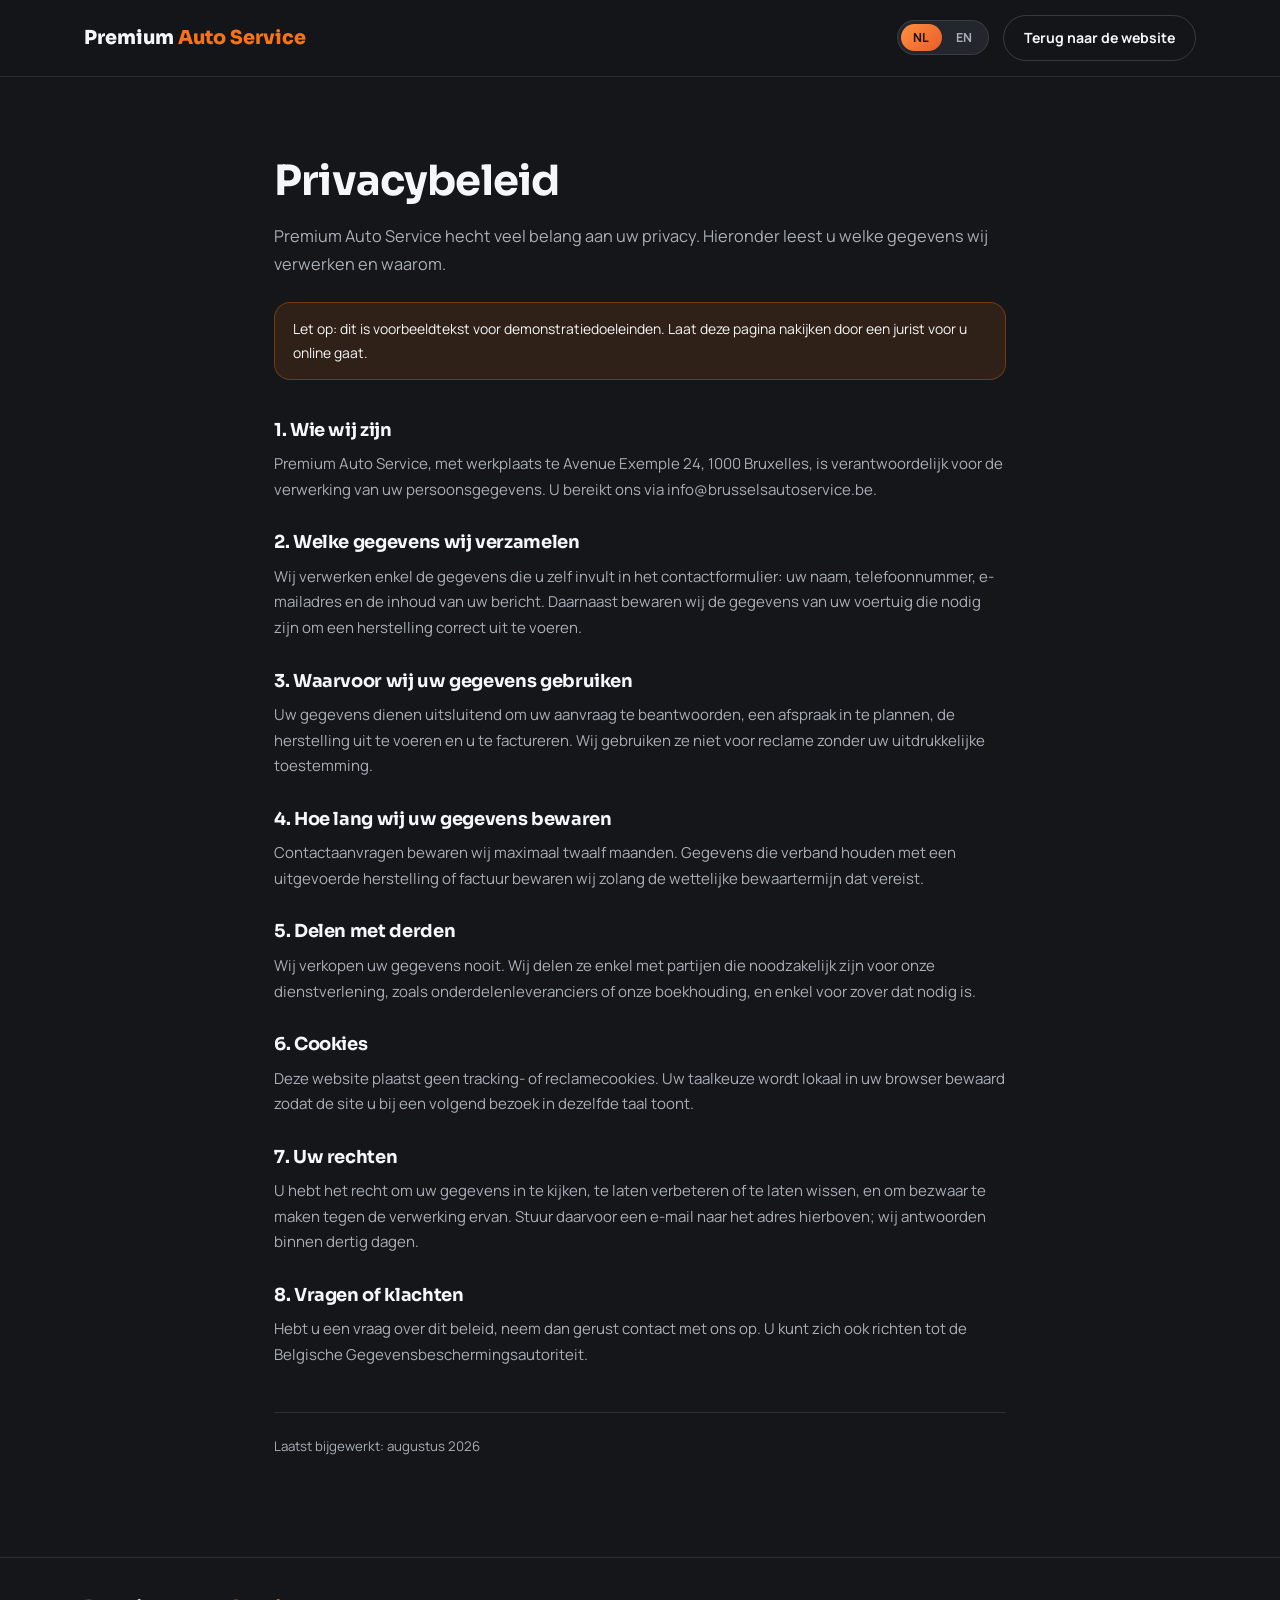
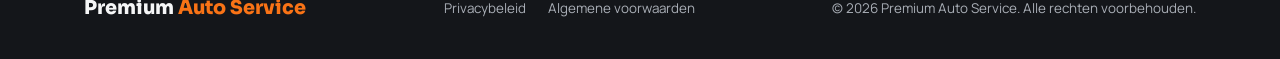
==== privacy.html @ 89cb1a10 "Relocate site to Brussels, add NL/EN switcher and legal pages Location changed from Achel to Brussel" ====
<!DOCTYPE html>
<html lang="nl">
<head>
<meta charset="UTF-8">
<meta name="viewport" content="width=device-width, initial-scale=1.0">
<title>Privacybeleid | Premium Auto Service</title>
<meta name="description" content="Hoe Premium Auto Service in Brussel omgaat met uw persoonsgegevens.">
<link rel="preconnect" href="https://fonts.googleapis.com">
<link rel="preconnect" href="https://fonts.gstatic.com" crossorigin>
<link href="https://fonts.googleapis.com/css2?family=Manrope:wght@400;500;600;700&family=Sora:wght@600;700;800&display=swap" rel="stylesheet">
<link rel="stylesheet" href="style.css">
</head>
<body data-page="privacy">

<header class="header">
  <div class="container header-inner">
    <a href="index.html" class="logo">Premium <span>Auto Service</span></a>
    <div class="header-actions">
      <div class="lang-switch" role="group" data-i18n-aria-label="nav.language" aria-label="Taal">
        <button type="button" class="lang-btn" data-lang="nl" aria-pressed="true">NL</button>
        <button type="button" class="lang-btn" data-lang="en" aria-pressed="false">EN</button>
      </div>
      <a href="index.html" class="btn btn-outline btn-back" data-i18n="nav.backHome">Terug naar de website</a>
    </div>
  </div>
</header>

<main class="legal">
  <div class="container legal-inner">
    <h1 data-i18n="privacy.title">Privacybeleid</h1>
    <p class="legal-lead" data-i18n="privacy.lead">
      Premium Auto Service hecht veel belang aan uw privacy. Hieronder leest u welke gegevens wij verwerken en waarom.
    </p>
    <p class="legal-note" data-i18n="legal.demoNote">
      Let op: dit is voorbeeldtekst voor demonstratiedoeleinden. Laat deze pagina nakijken door een jurist voor u online gaat.
    </p>

    <section class="legal-section">
      <h2 data-i18n="privacy.s1t">1. Wie wij zijn</h2>
      <p data-i18n="privacy.s1b">Premium Auto Service, met werkplaats te Avenue Exemple 24, 1000 Bruxelles, is verantwoordelijk voor de verwerking van uw persoonsgegevens.</p>
    </section>

    <section class="legal-section">
      <h2 data-i18n="privacy.s2t">2. Welke gegevens wij verzamelen</h2>
      <p data-i18n="privacy.s2b">Wij verwerken enkel de gegevens die u zelf invult in het contactformulier.</p>
    </section>

    <section class="legal-section">
      <h2 data-i18n="privacy.s3t">3. Waarvoor wij uw gegevens gebruiken</h2>
      <p data-i18n="privacy.s3b">Uw gegevens dienen uitsluitend om uw aanvraag te beantwoorden en de herstelling uit te voeren.</p>
    </section>

    <section class="legal-section">
      <h2 data-i18n="privacy.s4t">4. Hoe lang wij uw gegevens bewaren</h2>
      <p data-i18n="privacy.s4b">Contactaanvragen bewaren wij maximaal twaalf maanden.</p>
    </section>

    <section class="legal-section">
      <h2 data-i18n="privacy.s5t">5. Delen met derden</h2>
      <p data-i18n="privacy.s5b">Wij verkopen uw gegevens nooit.</p>
    </section>

    <section class="legal-section">
      <h2 data-i18n="privacy.s6t">6. Cookies</h2>
      <p data-i18n="privacy.s6b">Deze website plaatst geen tracking- of reclamecookies.</p>
    </section>

    <section class="legal-section">
      <h2 data-i18n="privacy.s7t">7. Uw rechten</h2>
      <p data-i18n="privacy.s7b">U hebt het recht om uw gegevens in te kijken, te laten verbeteren of te laten wissen.</p>
    </section>

    <section class="legal-section">
      <h2 data-i18n="privacy.s8t">8. Vragen of klachten</h2>
      <p data-i18n="privacy.s8b">Hebt u een vraag over dit beleid, neem dan gerust contact met ons op.</p>
    </section>

    <p class="legal-updated" data-i18n="legal.updated">Laatst bijgewerkt: augustus 2026</p>
  </div>
</main>

<footer class="footer">
  <div class="container footer-inner">
    <a href="index.html" class="logo">Premium <span>Auto Service</span></a>
    <nav class="footer-links">
      <a href="privacy.html" data-i18n="footer.privacy">Privacybeleid</a>
      <a href="terms.html" data-i18n="footer.terms">Algemene voorwaarden</a>
    </nav>
    <p>&copy; <span id="year"></span> Premium Auto Service. <span data-i18n="footer.rights">Alle rechten voorbehouden.</span></p>
  </div>
</footer>

<script src="translations.js"></script>
<script src="script.js"></script>
</body>
</html>
---- style.css ----
/* Design tokens — dark "premium garage" palette */
:root {
  --bg: #14161a;
  --surface: #191b20;
  --surface-2: #23262c;
  --card: #1c1f25;
  --fg: #f5f6f7;
  --muted: #a9aeb6;
  --accent: #f97316;
  --accent-soft: rgba(249, 115, 22, 0.12);
  --gradient-ember: linear-gradient(135deg, #ff9040, #e85c28);
  --border: rgba(255, 255, 255, 0.10);
  --border-strong: rgba(255, 255, 255, 0.16);
  --radius: 16px;
  --radius-lg: 24px;
  --shadow: 0 24px 60px -24px rgba(0, 0, 0, 0.75);
  --shadow-glow: 0 0 0 1px rgba(249, 115, 22, 0.35), 0 20px 60px -25px rgba(249, 115, 22, 0.55);
  --max-width: 1160px;
  --font-display: 'Sora', ui-sans-serif, system-ui, sans-serif;
  --font-sans: 'Manrope', ui-sans-serif, system-ui, -apple-system, Segoe UI, sans-serif;
}

* { box-sizing: border-box; margin: 0; padding: 0; }

html { scroll-behavior: smooth; }

body {
  font-family: var(--font-sans);
  color: var(--fg);
  background: var(--bg);
  line-height: 1.7;
  -webkit-font-smoothing: antialiased;
}

h1, h2, h3, h4 {
  font-family: var(--font-display);
  letter-spacing: -0.02em;
  line-height: 1.2;
}

img { max-width: 100%; display: block; }
a { text-decoration: none; color: inherit; }
ul { list-style: none; }

:focus-visible {
  outline: 2px solid var(--accent);
  outline-offset: 3px;
  border-radius: 4px;
}

.container {
  max-width: var(--max-width);
  margin: 0 auto;
  padding: 0 24px;
}

/* Buttons */
.btn {
  display: inline-flex;
  align-items: center;
  justify-content: center;
  gap: 8px;
  padding: 13px 26px;
  border-radius: 999px;
  font-weight: 700;
  font-size: 0.95rem;
  font-family: inherit;
  border: 1px solid transparent;
  cursor: pointer;
  transition: transform 0.2s ease, box-shadow 0.2s ease, background 0.2s ease, border-color 0.2s ease;
}

.btn-primary {
  background: var(--gradient-ember);
  color: #1a1205;
}
.btn-primary:hover {
  transform: translateY(-2px);
  box-shadow: var(--shadow-glow);
}

.btn-outline {
  background: transparent;
  color: var(--fg);
  border-color: var(--border-strong);
}
.btn-outline:hover {
  border-color: var(--accent);
  color: var(--accent);
  transform: translateY(-2px);
}

.btn-block { width: 100%; }
.btn:disabled { opacity: 0.6; cursor: not-allowed; transform: none; box-shadow: none; }

/* Header */
.header {
  position: sticky;
  top: 0;
  z-index: 50;
  background: rgba(20, 22, 26, 0.85);
  backdrop-filter: blur(14px);
  border-bottom: 1px solid var(--border);
}

.header-inner {
  display: flex;
  align-items: center;
  justify-content: space-between;
  gap: 20px;
  height: 76px;
}

.logo {
  font-family: var(--font-display);
  font-weight: 800;
  font-size: 1.2rem;
  white-space: nowrap;
}
.logo span { color: var(--accent); }

.nav {
  display: flex;
  align-items: center;
  gap: 24px;
  margin-left: auto;
}
.nav a {
  font-size: 0.9rem;
  font-weight: 500;
  color: var(--muted);
  transition: color 0.2s ease;
}
.nav a:hover { color: var(--fg); }

.header-actions {
  display: flex;
  align-items: center;
  gap: 14px;
}

/* Language switcher */
.lang-switch {
  display: inline-flex;
  padding: 3px;
  gap: 2px;
  background: var(--surface-2);
  border: 1px solid var(--border);
  border-radius: 999px;
}

.lang-btn {
  padding: 5px 12px;
  border: 0;
  border-radius: 999px;
  background: transparent;
  color: var(--muted);
  font-family: inherit;
  font-size: 0.78rem;
  font-weight: 700;
  letter-spacing: 0.04em;
  cursor: pointer;
  transition: background 0.2s ease, color 0.2s ease;
}
.lang-btn:hover { color: var(--fg); }
.lang-btn.active {
  background: var(--gradient-ember);
  color: #1a1205;
}

.nav-cta { padding: 10px 20px; font-size: 0.88rem; }
.btn-back { padding: 10px 20px; font-size: 0.88rem; }

.burger {
  display: none;
  flex-direction: column;
  gap: 5px;
  background: none;
  border: 0;
  cursor: pointer;
  padding: 6px;
}
.burger span {
  width: 22px;
  height: 2px;
  background: var(--fg);
  display: block;
  transition: transform 0.25s ease, opacity 0.2s ease;
}
.burger.is-open span:nth-child(1) { transform: translateY(7px) rotate(45deg); }
.burger.is-open span:nth-child(2) { opacity: 0; }
.burger.is-open span:nth-child(3) { transform: translateY(-7px) rotate(-45deg); }

/* Hero */
.hero {
  position: relative;
  padding: 110px 0;
  background:
    linear-gradient(135deg, rgba(20, 22, 26, 0.93) 0%, rgba(20, 22, 26, 0.86) 100%),
    url("images/hero-workshop.jpg") center / cover no-repeat;
}
.hero::after {
  content: "";
  position: absolute;
  inset: 0;
  background: radial-gradient(60% 60% at 80% 20%, rgba(249, 115, 22, 0.16), transparent 70%);
  pointer-events: none;
}

.hero-inner {
  position: relative;
  z-index: 1;
  display: grid;
  grid-template-columns: 1.1fr 0.9fr;
  gap: 60px;
  align-items: center;
}

.eyebrow, .section-eyebrow {
  color: var(--accent);
  font-weight: 700;
  text-transform: uppercase;
  letter-spacing: 0.14em;
  font-size: 0.78rem;
  margin-bottom: 16px;
}

.hero-text h1 {
  font-size: clamp(2.2rem, 5vw, 3.4rem);
  font-weight: 800;
  margin-bottom: 20px;
}
.hero-text h1 span {
  background: var(--gradient-ember);
  -webkit-background-clip: text;
  background-clip: text;
  color: transparent;
}

.hero-lead {
  color: var(--muted);
  font-size: 1.05rem;
  max-width: 34rem;
  margin-bottom: 32px;
}

.hero-actions { display: flex; flex-wrap: wrap; gap: 14px; }

.hero-card {
  background: var(--card);
  border: 1px solid var(--border);
  border-radius: var(--radius-lg);
  padding: 28px;
  box-shadow: var(--shadow);
  display: flex;
  flex-direction: column;
  gap: 22px;
}

.hero-card-row { display: flex; align-items: center; gap: 16px; }
.hero-card-row strong { display: block; font-size: 0.95rem; font-weight: 700; }
.hero-card-row small { color: var(--muted); font-size: 0.85rem; }

.hero-card-row .dot {
  width: 12px;
  height: 12px;
  border-radius: 50%;
  background: #2fd071;
  box-shadow: 0 0 0 5px rgba(47, 208, 113, 0.16);
  flex-shrink: 0;
}

.hero-card-row .icon {
  width: 42px;
  height: 42px;
  border-radius: 12px;
  background: var(--accent-soft);
  display: flex;
  align-items: center;
  justify-content: center;
  font-size: 1.15rem;
  flex-shrink: 0;
}

/* Shared section styles */
.section-title {
  font-size: clamp(1.7rem, 3.2vw, 2.3rem);
  font-weight: 700;
  margin-bottom: 14px;
}
.section-lead {
  color: var(--muted);
  max-width: 46rem;
}

.services, .pricing, .gallery, .about, .reviews, .faq, .contact { padding: 100px 0; }
.services { background: var(--surface); }
.gallery { background: var(--surface); }
.reviews { background: var(--surface); }
.contact { background: var(--surface); }

/* Services */
.services-grid {
  display: grid;
  grid-template-columns: repeat(4, 1fr);
  gap: 22px;
  margin-top: 48px;
}

.service-card {
  background: var(--surface-2);
  border: 1px solid var(--border);
  border-radius: var(--radius-lg);
  padding: 30px 26px;
  transition: transform 0.3s ease, border-color 0.3s ease, box-shadow 0.3s ease;
}
.service-card:hover {
  transform: translateY(-6px);
  border-color: rgba(249, 115, 22, 0.4);
  box-shadow: var(--shadow);
}

.service-icon {
  width: 54px;
  height: 54px;
  border-radius: 14px;
  background: var(--accent-soft);
  display: flex;
  align-items: center;
  justify-content: center;
  font-size: 1.5rem;
  margin-bottom: 20px;
}

.service-card h3 { font-size: 1.08rem; margin-bottom: 8px; }
.service-card p { color: var(--muted); font-size: 0.92rem; line-height: 1.6; }

/* Pricing */
.pricing-grid {
  display: grid;
  grid-template-columns: repeat(4, 1fr);
  gap: 22px;
  margin-top: 48px;
}

.pricing-card {
  background: var(--surface-2);
  border: 1px solid var(--border);
  border-radius: var(--radius-lg);
  padding: 28px 24px;
  transition: transform 0.3s ease, border-color 0.3s ease;
}
.pricing-card:hover { transform: translateY(-6px); border-color: rgba(249, 115, 22, 0.4); }

.pricing-card-header {
  display: flex;
  align-items: center;
  gap: 12px;
  margin-bottom: 20px;
  padding-bottom: 16px;
  border-bottom: 1px solid var(--border);
}
.pricing-card-header h3 { font-size: 1.05rem; }

.pricing-icon {
  width: 40px;
  height: 40px;
  border-radius: 11px;
  background: var(--accent-soft);
  display: flex;
  align-items: center;
  justify-content: center;
  font-size: 1.15rem;
  flex-shrink: 0;
}

.pricing-list { display: flex; flex-direction: column; gap: 14px; }
.pricing-list li {
  display: flex;
  justify-content: space-between;
  align-items: baseline;
  gap: 14px;
  font-size: 0.9rem;
  color: var(--muted);
}
.pricing-list strong { color: var(--accent); font-size: 1rem; white-space: nowrap; }

.pricing-note { margin-top: 28px; color: var(--muted); font-size: 0.82rem; }

/* Gallery */
.gallery-grid {
  display: grid;
  grid-template-columns: repeat(3, 1fr);
  gap: 22px;
  margin-top: 48px;
}

.gallery-card {
  background: var(--surface-2);
  border: 1px solid var(--border);
  border-radius: var(--radius-lg);
  overflow: hidden;
  transition: transform 0.3s ease, box-shadow 0.3s ease, border-color 0.3s ease;
}
.gallery-card:hover {
  transform: translateY(-6px);
  box-shadow: var(--shadow);
  border-color: rgba(249, 115, 22, 0.4);
}

.gallery-card img {
  width: 100%;
  aspect-ratio: 3 / 2;
  object-fit: cover;
  transition: transform 0.4s ease;
}
.gallery-card:hover img { transform: scale(1.05); }

.gallery-card figcaption {
  padding: 16px 18px;
  font-weight: 600;
  font-size: 0.9rem;
}

/* About */
.about-inner {
  display: grid;
  grid-template-columns: 1.1fr 0.9fr;
  gap: 60px;
  align-items: center;
}

.about-text > p:not(.section-eyebrow) { color: var(--muted); margin-bottom: 16px; }

.about-list { margin-top: 26px; display: flex; flex-direction: column; gap: 13px; }
.about-list li { display: flex; align-items: flex-start; gap: 13px; font-size: 0.94rem; }
.about-list li > span:first-child {
  width: 24px;
  height: 24px;
  border-radius: 50%;
  background: var(--accent-soft);
  color: var(--accent);
  display: flex;
  align-items: center;
  justify-content: center;
  font-size: 0.7rem;
  flex-shrink: 0;
  margin-top: 3px;
}

.about-stats { display: grid; grid-template-columns: repeat(3, 1fr); gap: 18px; }

.stat-card {
  background: var(--surface-2);
  border: 1px solid var(--border);
  border-radius: var(--radius-lg);
  padding: 30px 16px;
  text-align: center;
}
.stat-card strong {
  display: block;
  font-family: var(--font-display);
  font-size: 1.9rem;
  font-weight: 800;
  background: var(--gradient-ember);
  -webkit-background-clip: text;
  background-clip: text;
  color: transparent;
  margin-bottom: 4px;
}
.stat-card span { font-size: 0.8rem; color: var(--muted); }

/* Reviews */
.reviews-grid {
  display: grid;
  grid-template-columns: repeat(3, 1fr);
  gap: 22px;
  margin-top: 48px;
}

.review-card {
  background: var(--surface-2);
  border: 1px solid var(--border);
  border-radius: var(--radius-lg);
  padding: 30px 26px;
  display: flex;
  flex-direction: column;
  justify-content: space-between;
  gap: 20px;
  transition: transform 0.3s ease, border-color 0.3s ease;
}
.review-card:hover { transform: translateY(-6px); border-color: rgba(249, 115, 22, 0.4); }

.review-card blockquote { font-size: 0.94rem; line-height: 1.7; color: var(--fg); }

.review-card figcaption { display: flex; flex-direction: column; }
.review-card figcaption strong { font-size: 0.92rem; }
.review-card figcaption span { color: var(--accent); font-size: 0.82rem; }

/* FAQ */
.faq-list {
  max-width: 780px;
  margin: 48px auto 0;
  display: flex;
  flex-direction: column;
  gap: 12px;
}

.faq-item {
  background: var(--surface-2);
  border: 1px solid var(--border);
  border-radius: var(--radius);
  padding: 20px 24px;
  transition: border-color 0.3s ease;
}
.faq-item[open], .faq-item:hover { border-color: rgba(249, 115, 22, 0.4); }

.faq-item summary {
  cursor: pointer;
  font-weight: 600;
  font-size: 0.98rem;
  list-style: none;
  display: flex;
  justify-content: space-between;
  align-items: center;
  gap: 16px;
}
.faq-item summary::-webkit-details-marker { display: none; }
.faq-item summary::after {
  content: "+";
  font-size: 1.4rem;
  line-height: 1;
  color: var(--accent);
  flex-shrink: 0;
  transition: transform 0.2s ease;
}
.faq-item[open] summary::after { content: "−"; }

.faq-item p { color: var(--muted); margin-top: 14px; font-size: 0.92rem; }

/* Contact */
.contact-inner {
  display: grid;
  grid-template-columns: 0.95fr 1.05fr;
  gap: 56px;
}

.contact-detail { display: flex; gap: 16px; align-items: flex-start; margin-top: 24px; }
.contact-detail .icon {
  width: 44px;
  height: 44px;
  background: var(--surface-2);
  border: 1px solid var(--border);
  border-radius: 12px;
  display: flex;
  align-items: center;
  justify-content: center;
  font-size: 1.2rem;
  flex-shrink: 0;
}
.contact-detail .icon-whatsapp svg {
  width: 20px;
  height: 20px;
  fill: #25d366;
}
.contact-detail strong { display: block; font-size: 0.93rem; margin-bottom: 2px; }
.contact-detail p { color: var(--muted); font-size: 0.9rem; line-height: 1.6; }
.contact-detail a { color: var(--muted); transition: color 0.2s ease; overflow-wrap: anywhere; }
.contact-detail a:hover { color: var(--accent); }

.contact-map {
  margin-top: 30px;
  border-radius: var(--radius);
  overflow: hidden;
  border: 1px solid var(--border);
}
.contact-map iframe {
  width: 100%;
  height: 240px;
  border: 0;
  display: block;
  filter: grayscale(0.3) contrast(1.05);
}

.contact-form {
  background: var(--card);
  border: 1px solid var(--border);
  border-radius: var(--radius-lg);
  padding: 36px;
  box-shadow: var(--shadow);
}
.contact-form h3 { font-size: 1.25rem; margin-bottom: 26px; }

.form-group { margin-bottom: 18px; }
.form-group label {
  display: block;
  font-weight: 600;
  font-size: 0.87rem;
  margin-bottom: 8px;
}

.form-group input,
.form-group textarea {
  width: 100%;
  padding: 12px 14px;
  background: var(--bg);
  border: 1px solid var(--border-strong);
  border-radius: 12px;
  font-family: inherit;
  font-size: 0.93rem;
  color: var(--fg);
  transition: border-color 0.2s ease, box-shadow 0.2s ease;
  resize: vertical;
}
.form-group input::placeholder,
.form-group textarea::placeholder { color: #6f757e; }

.form-group input:focus,
.form-group textarea:focus {
  outline: none;
  border-color: var(--accent);
  box-shadow: 0 0 0 3px rgba(249, 115, 22, 0.18);
}

.form-group.invalid input,
.form-group.invalid textarea { border-color: #e5484d; }

.error-message {
  display: block;
  color: #ff6b6f;
  font-size: 0.78rem;
  margin-top: 6px;
  min-height: 1em;
}

/* Consent checkbox */
.form-consent { margin: 4px 0 20px; }

.consent-label {
  display: flex;
  align-items: flex-start;
  gap: 12px;
  cursor: pointer;
  font-size: 0.86rem;
  color: var(--muted);
  line-height: 1.55;
}

/* Native box is hidden but still focusable and required. */
.consent-label input[type="checkbox"] {
  position: absolute;
  opacity: 0;
  width: 0;
  height: 0;
}

.consent-box {
  width: 20px;
  height: 20px;
  border: 1.5px solid var(--border-strong);
  border-radius: 6px;
  background: var(--bg);
  flex-shrink: 0;
  margin-top: 2px;
  position: relative;
  transition: background 0.2s ease, border-color 0.2s ease;
}
.consent-box::after {
  content: "";
  position: absolute;
  left: 6px;
  top: 2px;
  width: 5px;
  height: 10px;
  border: solid #1a1205;
  border-width: 0 2px 2px 0;
  transform: rotate(45deg) scale(0);
  transition: transform 0.15s ease;
}

.consent-label input:checked ~ .consent-box {
  background: var(--gradient-ember);
  border-color: transparent;
}
.consent-label input:checked ~ .consent-box::after { transform: rotate(45deg) scale(1); }

.consent-label input:focus-visible ~ .consent-box {
  outline: 2px solid var(--accent);
  outline-offset: 2px;
}

.consent-label:hover .consent-box { border-color: var(--accent); }

.form-consent.invalid .consent-box { border-color: #e5484d; }

.consent-text a {
  color: var(--accent);
  text-decoration: underline;
  text-underline-offset: 2px;
}

.form-success {
  display: none;
  margin-top: 16px;
  background: rgba(47, 208, 113, 0.12);
  color: #6ee7a0;
  border: 1px solid rgba(47, 208, 113, 0.3);
  padding: 12px 16px;
  border-radius: 12px;
  font-size: 0.88rem;
  text-align: center;
}
.form-success.show { display: block; }
.form-success.error {
  background: rgba(229, 72, 77, 0.12);
  color: #ff8a8d;
  border-color: rgba(229, 72, 77, 0.3);
}

/* Legal pages */
.legal { padding: 80px 0 100px; }
.legal-inner { max-width: 780px; }
.legal h1 { font-size: clamp(1.9rem, 4vw, 2.6rem); margin-bottom: 16px; }
.legal-lead { color: var(--muted); font-size: 1.02rem; margin-bottom: 24px; }

.legal-note {
  background: var(--accent-soft);
  border: 1px solid rgba(249, 115, 22, 0.3);
  border-radius: var(--radius);
  padding: 14px 18px;
  font-size: 0.87rem;
  color: var(--fg);
  margin-bottom: 40px;
}

.legal-section { margin-bottom: 30px; }
.legal-section h2 { font-size: 1.12rem; margin-bottom: 10px; }
.legal-section p { color: var(--muted); font-size: 0.94rem; }

.legal-updated {
  margin-top: 44px;
  padding-top: 22px;
  border-top: 1px solid var(--border);
  color: var(--muted);
  font-size: 0.83rem;
}

/* Footer */
.footer {
  background: var(--bg);
  border-top: 1px solid var(--border);
  padding: 34px 0;
}
.footer-inner {
  display: flex;
  align-items: center;
  justify-content: space-between;
  flex-wrap: wrap;
  gap: 16px;
}
.footer-inner > p { color: var(--muted); font-size: 0.84rem; }

.footer-links { display: flex; gap: 22px; flex-wrap: wrap; }
.footer-links a {
  color: var(--muted);
  font-size: 0.84rem;
  transition: color 0.2s ease;
}
.footer-links a:hover { color: var(--accent); }

/* Responsive */
@media (max-width: 1080px) {
  .nav {
    position: absolute;
    top: 76px;
    left: 0;
    right: 0;
    background: var(--surface);
    border-bottom: 1px solid var(--border);
    flex-direction: column;
    align-items: flex-start;
    padding: 18px 24px 26px;
    gap: 16px;
    margin-left: 0;
    display: none;
  }
  .nav.open { display: flex; }
  .nav a { font-size: 1rem; }
  .burger { display: flex; }
  .nav-cta { display: none; }
}

@media (max-width: 900px) {
  .hero-inner,
  .about-inner,
  .contact-inner { grid-template-columns: 1fr; gap: 44px; }
  .hero-art { order: -1; }
  .hero { padding: 80px 0; }
  .services-grid,
  .pricing-grid { grid-template-columns: repeat(2, 1fr); }
  .gallery-grid { grid-template-columns: repeat(2, 1fr); }
  .reviews-grid { grid-template-columns: 1fr; }
  .services, .pricing, .gallery, .about, .reviews, .faq, .contact { padding: 76px 0; }
}

@media (max-width: 620px) {
  .container { padding: 0 18px; }
  .services-grid,
  .pricing-grid,
  .gallery-grid { grid-template-columns: 1fr; }
  .about-stats { grid-template-columns: repeat(3, 1fr); gap: 10px; }
  .stat-card { padding: 22px 8px; }
  .stat-card strong { font-size: 1.4rem; }
  .stat-card span { font-size: 0.7rem; }
  .contact-form { padding: 26px 20px; }
  .hero-actions .btn { flex: 1 1 100%; }
  .footer-inner { flex-direction: column; align-items: flex-start; }
  .legal { padding: 56px 0 76px; }
}

@media (max-width: 400px) {
  .logo { font-size: 1.05rem; }
  .header-actions { gap: 8px; }
  .lang-btn { padding: 5px 9px; font-size: 0.72rem; }
}

@media (prefers-reduced-motion: reduce) {
  * { animation: none !important; transition: none !important; }
  html { scroll-behavior: auto; }
}
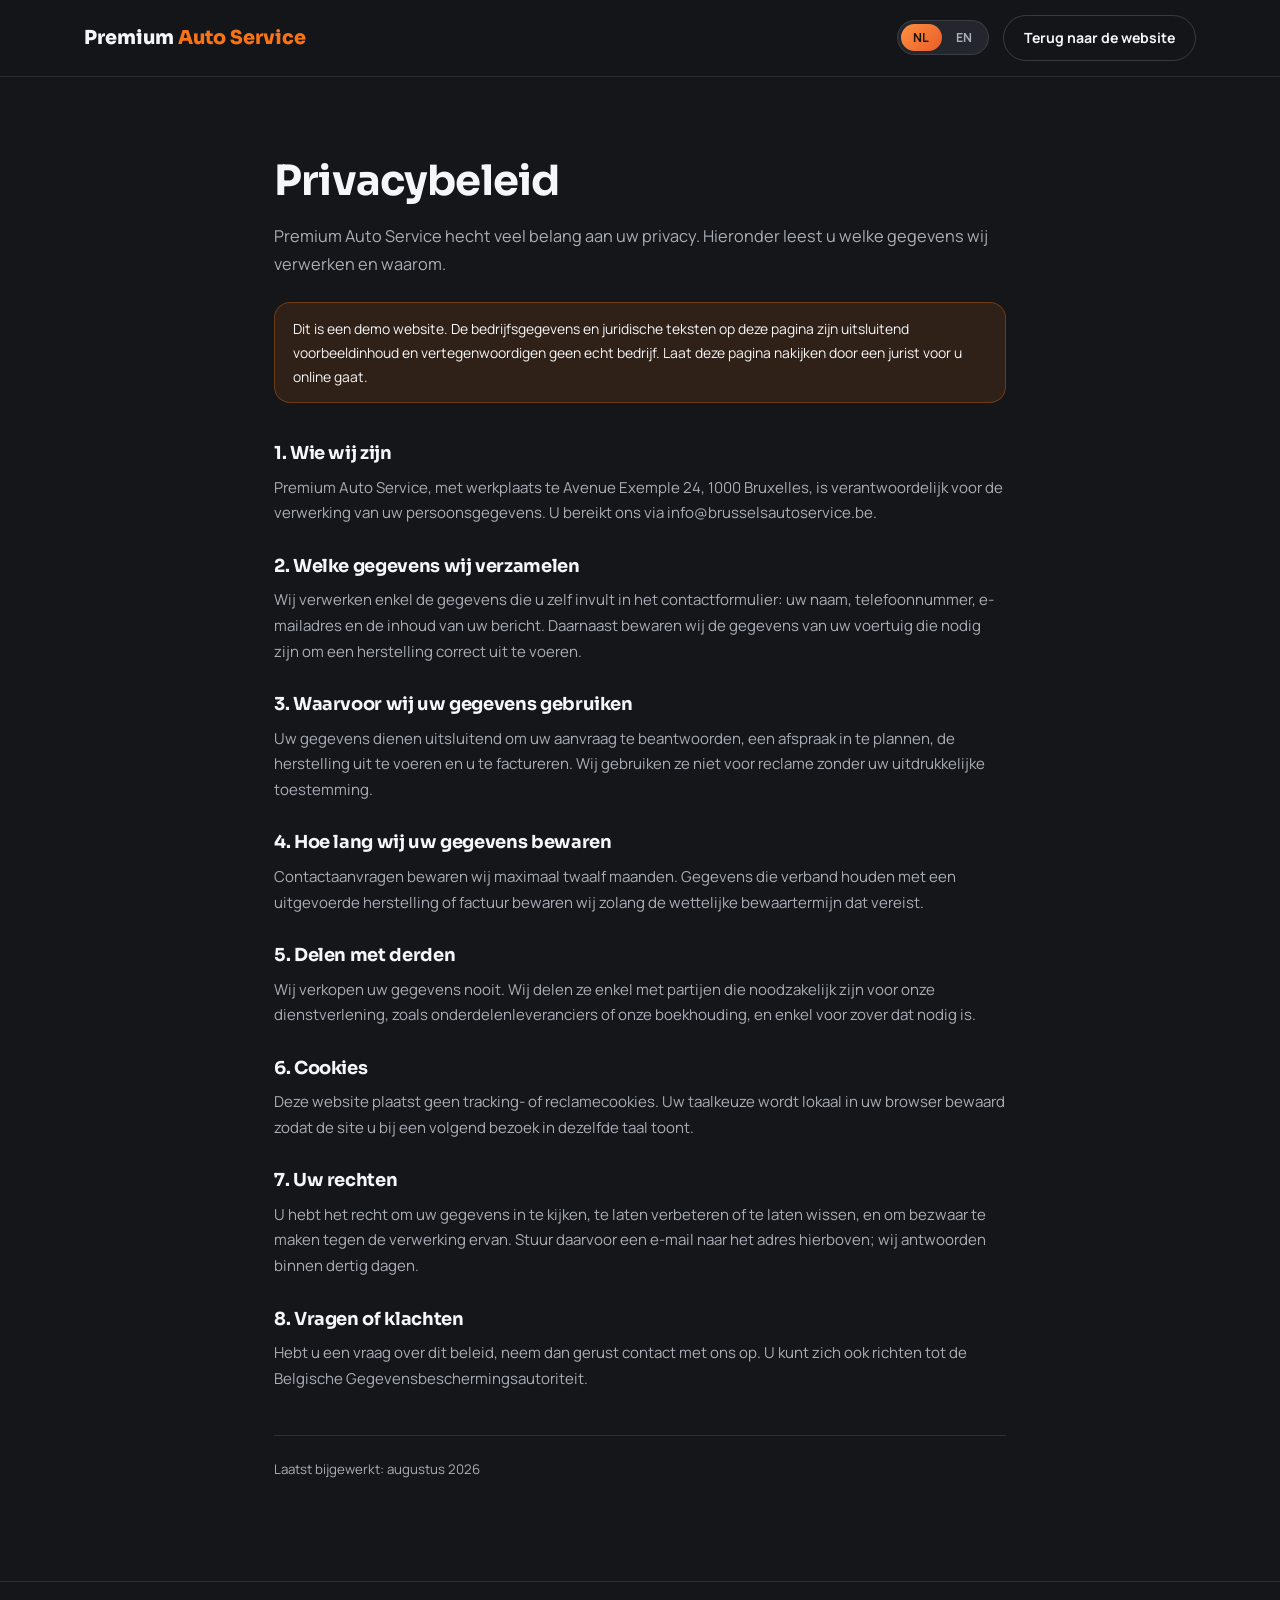
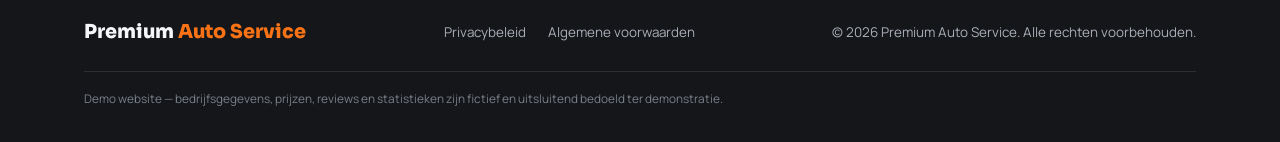
==== commit ef3c4a3b: "Mark the site as a demo and clean up the gitignore comment The business details, prices, reviews and" ====
--- a/privacy.html
+++ b/privacy.html
@@ -32,7 +32,9 @@
       Premium Auto Service hecht veel belang aan uw privacy. Hieronder leest u welke gegevens wij verwerken en waarom.
     </p>
     <p class="legal-note" data-i18n="legal.demoNote">
-      Let op: dit is voorbeeldtekst voor demonstratiedoeleinden. Laat deze pagina nakijken door een jurist voor u online gaat.
+      Dit is een demo website. De bedrijfsgegevens en juridische teksten op deze pagina zijn uitsluitend
+      voorbeeldinhoud en vertegenwoordigen geen echt bedrijf. Laat deze pagina nakijken door een jurist
+      voor u online gaat.
     </p>
 
     <section class="legal-section">
@@ -88,6 +90,11 @@
     </nav>
     <p>&copy; <span id="year"></span> Premium Auto Service. <span data-i18n="footer.rights">Alle rechten voorbehouden.</span></p>
   </div>
+  <div class="container">
+    <p class="footer-demo" data-i18n="footer.demo">
+      Demo website — bedrijfsgegevens, prijzen, reviews en statistieken zijn fictief en uitsluitend bedoeld ter demonstratie.
+    </p>
+  </div>
 </footer>
 
 <script src="translations.js"></script>
--- a/style.css
+++ b/style.css
@@ -760,6 +760,16 @@
 }
 .footer-inner > p { color: var(--muted); font-size: 0.84rem; }
 
+/* Demo disclaimer — deliberately quieter than the rest of the footer. */
+.footer-demo {
+  margin-top: 22px;
+  padding-top: 18px;
+  border-top: 1px solid var(--border);
+  color: #7a8089;
+  font-size: 0.74rem;
+  line-height: 1.6;
+}
+
 .footer-links { display: flex; gap: 22px; flex-wrap: wrap; }
 .footer-links a {
   color: var(--muted);
